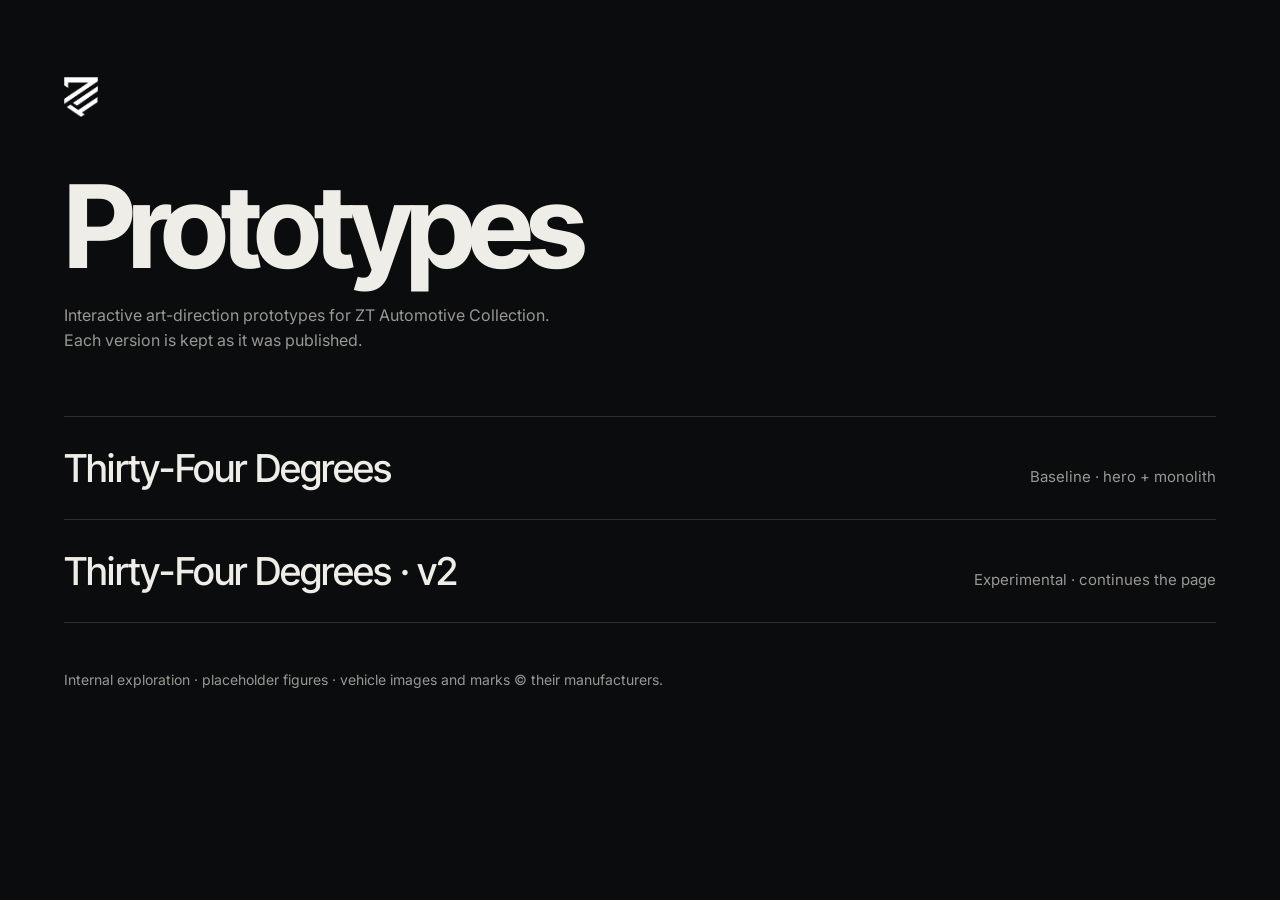
==== index.html @ 08ff0295 "v2: start experimental copy of Thirty-Four Degrees; root index of prototypes Baseline prototype/thir" ====
<!doctype html>
<html lang="en">
<head>
<meta charset="utf-8">
<meta name="viewport" content="width=device-width, initial-scale=1">
<title>ZT Prototypes</title>
<link rel="icon" type="image/png" href="prototype/thirty-four/assets/zt-monogram-white.png">
<link href="https://fonts.googleapis.com/css2?family=Inter+Tight:wght@500;700&family=Inter:wght@400&display=swap" rel="stylesheet">
<style>
  :root { --ink:#0b0c0d; --ivory:#efede8; --dim:rgba(239,237,232,.62); --rule:rgba(239,237,232,.16); }
  * { box-sizing:border-box; margin:0; padding:0; }
  html, body { background:var(--ink); color:var(--ivory); font-family:Inter, "Helvetica Neue", Arial, sans-serif; }
  main { max-width:1200px; margin:0 auto; padding:clamp(32px,6vw,96px) 24px; }
  img { width:34px; height:auto; display:block; margin-bottom:56px; }
  h1 { font-family:"Inter Tight", Arial, sans-serif; font-weight:700; font-size:clamp(48px,9vw,140px); letter-spacing:-.06em; line-height:.92; }
  p.lede { color:var(--dim); margin:24px 0 64px; max-width:52ch; line-height:1.55; }
  ol { list-style:none; border-top:1px solid var(--rule); }
  a { display:grid; grid-template-columns:1fr auto; gap:16px; align-items:baseline; padding:28px 0; border-bottom:1px solid var(--rule); color:inherit; text-decoration:none; }
  a strong { font-family:"Inter Tight", Arial, sans-serif; font-weight:500; font-size:clamp(24px,3vw,40px); letter-spacing:-.02em; transition:transform .5s cubic-bezier(.22,.61,.36,1); display:inline-block; }
  a:hover strong, a:focus-visible strong { transform:translateX(12px); }
  a span { color:var(--dim); font-size:15px; }
  small { display:block; margin-top:48px; color:var(--dim); font-size:14px; }
</style>
</head>
<body>
<main>
  <img src="prototype/thirty-four/assets/zt-monogram-white.png" alt="ZT Automotive">
  <h1>Prototypes</h1>
  <p class="lede">Interactive art-direction prototypes for ZT Automotive Collection. Each version is kept as it was published.</p>
  <ol>
    <li><a href="prototype/thirty-four/"><strong>Thirty-Four Degrees</strong><span>Baseline · hero + monolith</span></a></li>
    <li><a href="prototype/thirty-four-v2/"><strong>Thirty-Four Degrees · v2</strong><span>Experimental · continues the page</span></a></li>
  </ol>
  <small>Internal exploration · placeholder figures · vehicle images and marks © their manufacturers.</small>
</main>
</body>
</html>
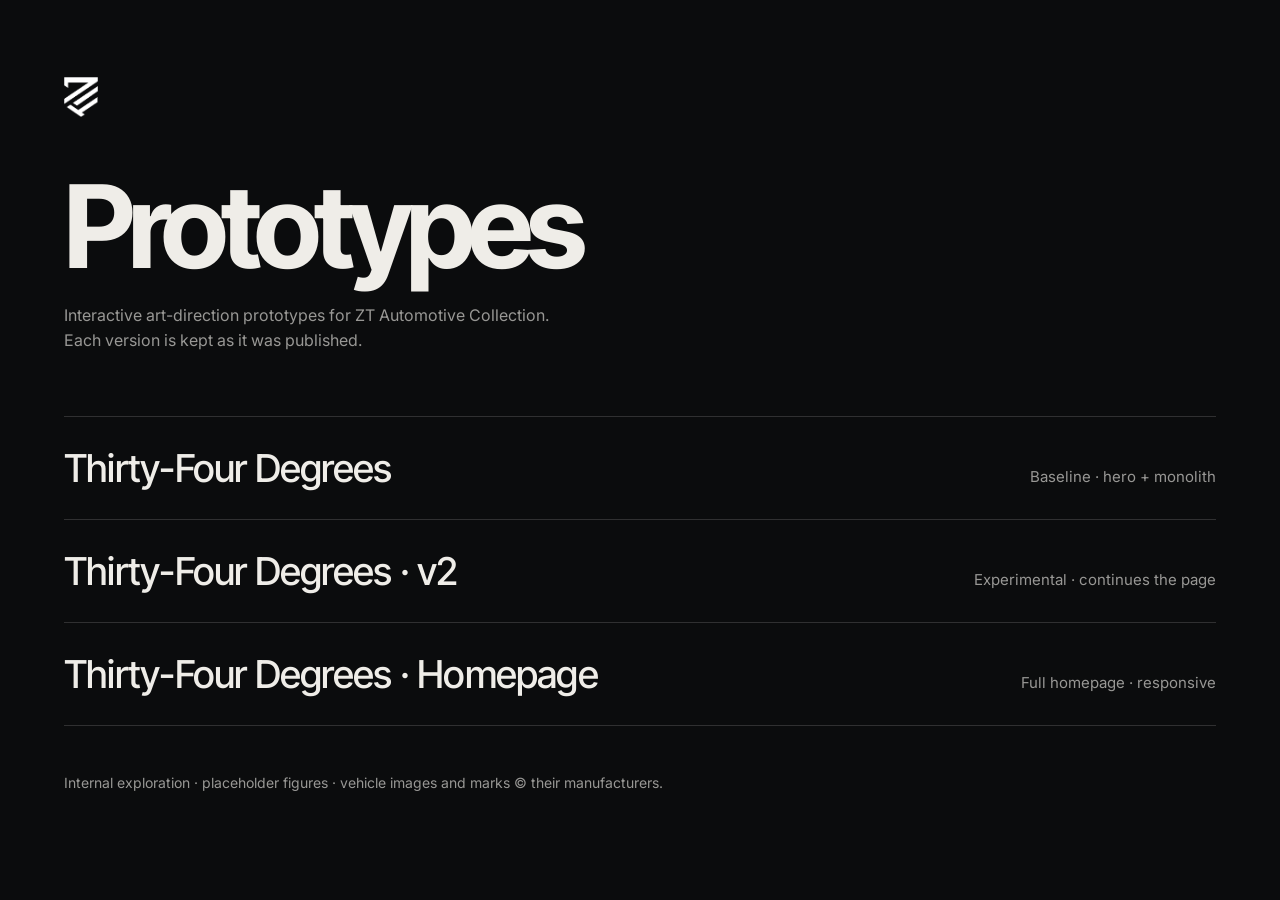
==== commit 86b5a77d: "Homepage: extend Thirty-Four Degrees into a full responsive homepage (separate version) prototype/th" ====
--- a/index.html
+++ b/index.html
@@ -30,6 +30,7 @@
   <ol>
     <li><a href="prototype/thirty-four/"><strong>Thirty-Four Degrees</strong><span>Baseline · hero + monolith</span></a></li>
     <li><a href="prototype/thirty-four-v2/"><strong>Thirty-Four Degrees · v2</strong><span>Experimental · continues the page</span></a></li>
+    <li><a href="prototype/thirty-four-home/"><strong>Thirty-Four Degrees · Homepage</strong><span>Full homepage · responsive</span></a></li>
   </ol>
   <small>Internal exploration · placeholder figures · vehicle images and marks © their manufacturers.</small>
 </main>
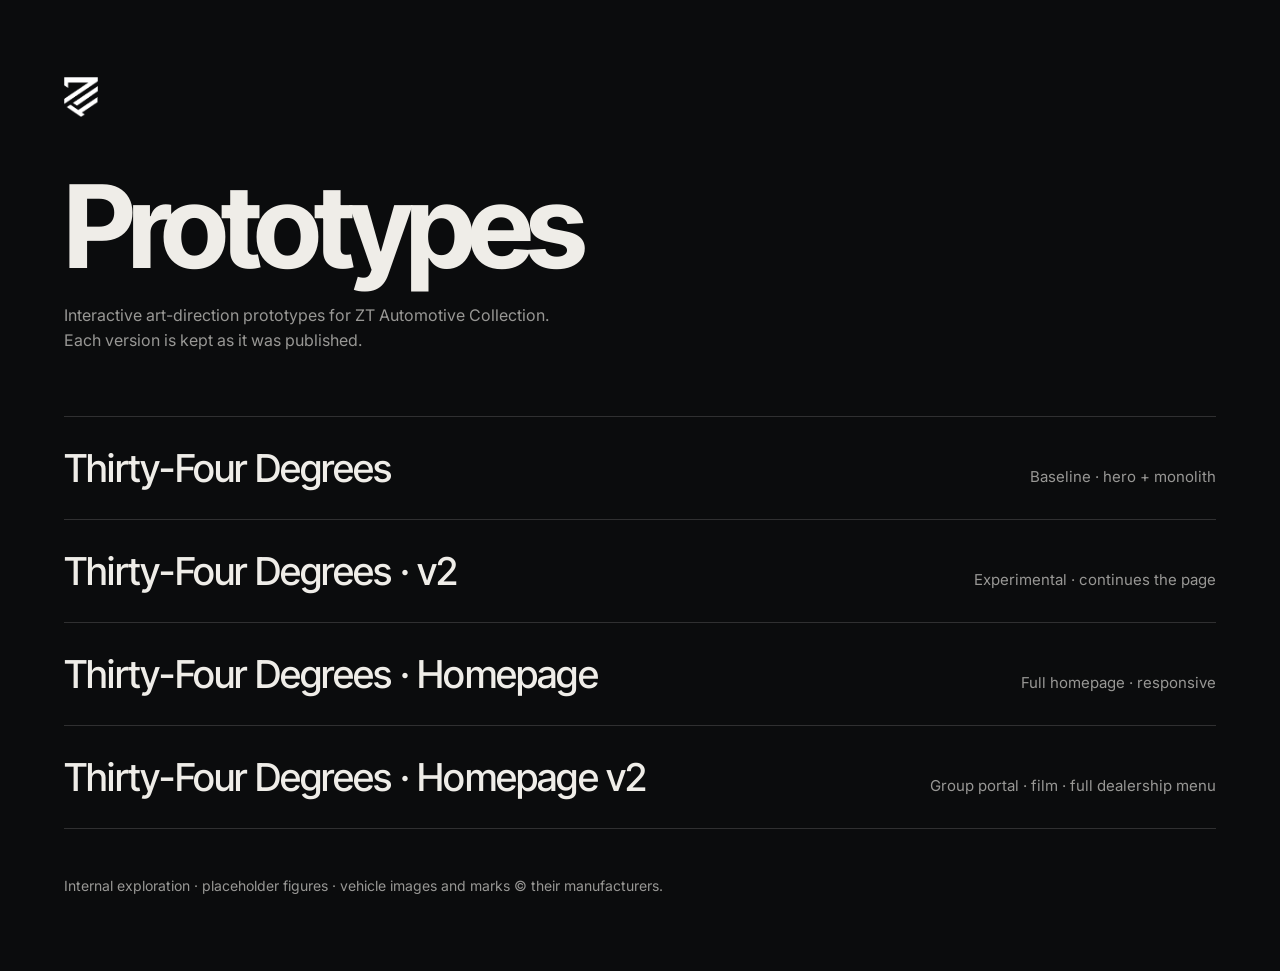
==== commit 7afdf249: "Homepage v2: group portal revision with film, marque rooms and full dealership menu A separate versi" ====
--- a/index.html
+++ b/index.html
@@ -31,6 +31,7 @@
     <li><a href="prototype/thirty-four/"><strong>Thirty-Four Degrees</strong><span>Baseline · hero + monolith</span></a></li>
     <li><a href="prototype/thirty-four-v2/"><strong>Thirty-Four Degrees · v2</strong><span>Experimental · continues the page</span></a></li>
     <li><a href="prototype/thirty-four-home/"><strong>Thirty-Four Degrees · Homepage</strong><span>Full homepage · responsive</span></a></li>
+    <li><a href="prototype/thirty-four-home-v2/"><strong>Thirty-Four Degrees · Homepage v2</strong><span>Group portal · film · full dealership menu</span></a></li>
   </ol>
   <small>Internal exploration · placeholder figures · vehicle images and marks © their manufacturers.</small>
 </main>
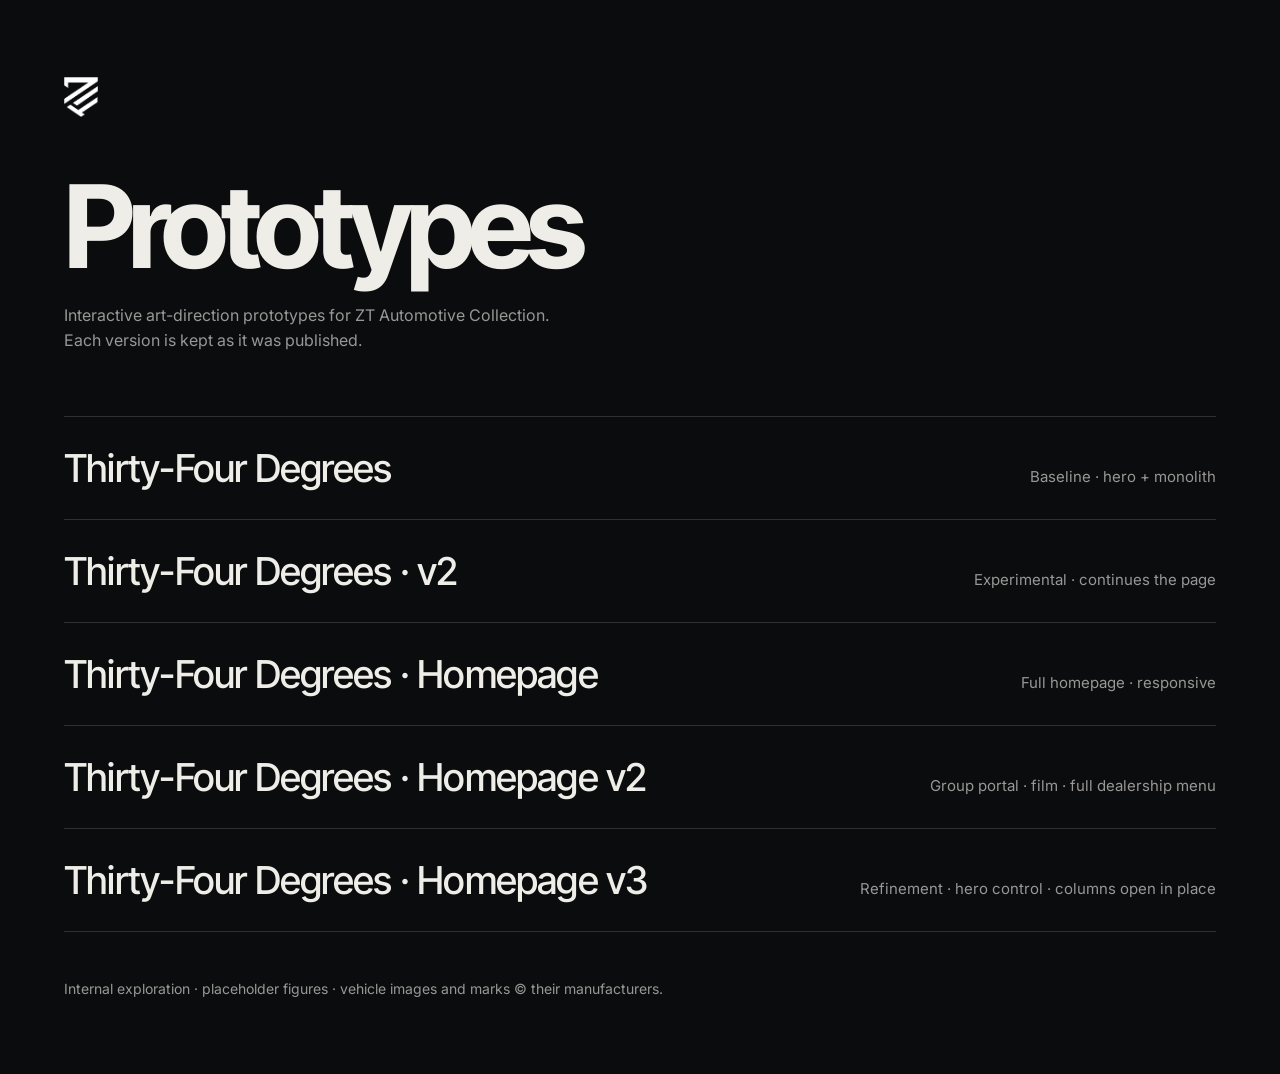
==== commit a345b3b2: "Homepage v3: refinements to the hero control, marque columns, The House, plus two new sections A sep" ====
--- a/index.html
+++ b/index.html
@@ -32,6 +32,7 @@
     <li><a href="prototype/thirty-four-v2/"><strong>Thirty-Four Degrees · v2</strong><span>Experimental · continues the page</span></a></li>
     <li><a href="prototype/thirty-four-home/"><strong>Thirty-Four Degrees · Homepage</strong><span>Full homepage · responsive</span></a></li>
     <li><a href="prototype/thirty-four-home-v2/"><strong>Thirty-Four Degrees · Homepage v2</strong><span>Group portal · film · full dealership menu</span></a></li>
+    <li><a href="prototype/thirty-four-home-v3/"><strong>Thirty-Four Degrees · Homepage v3</strong><span>Refinement · hero control · columns open in place</span></a></li>
   </ol>
   <small>Internal exploration · placeholder figures · vehicle images and marks © their manufacturers.</small>
 </main>
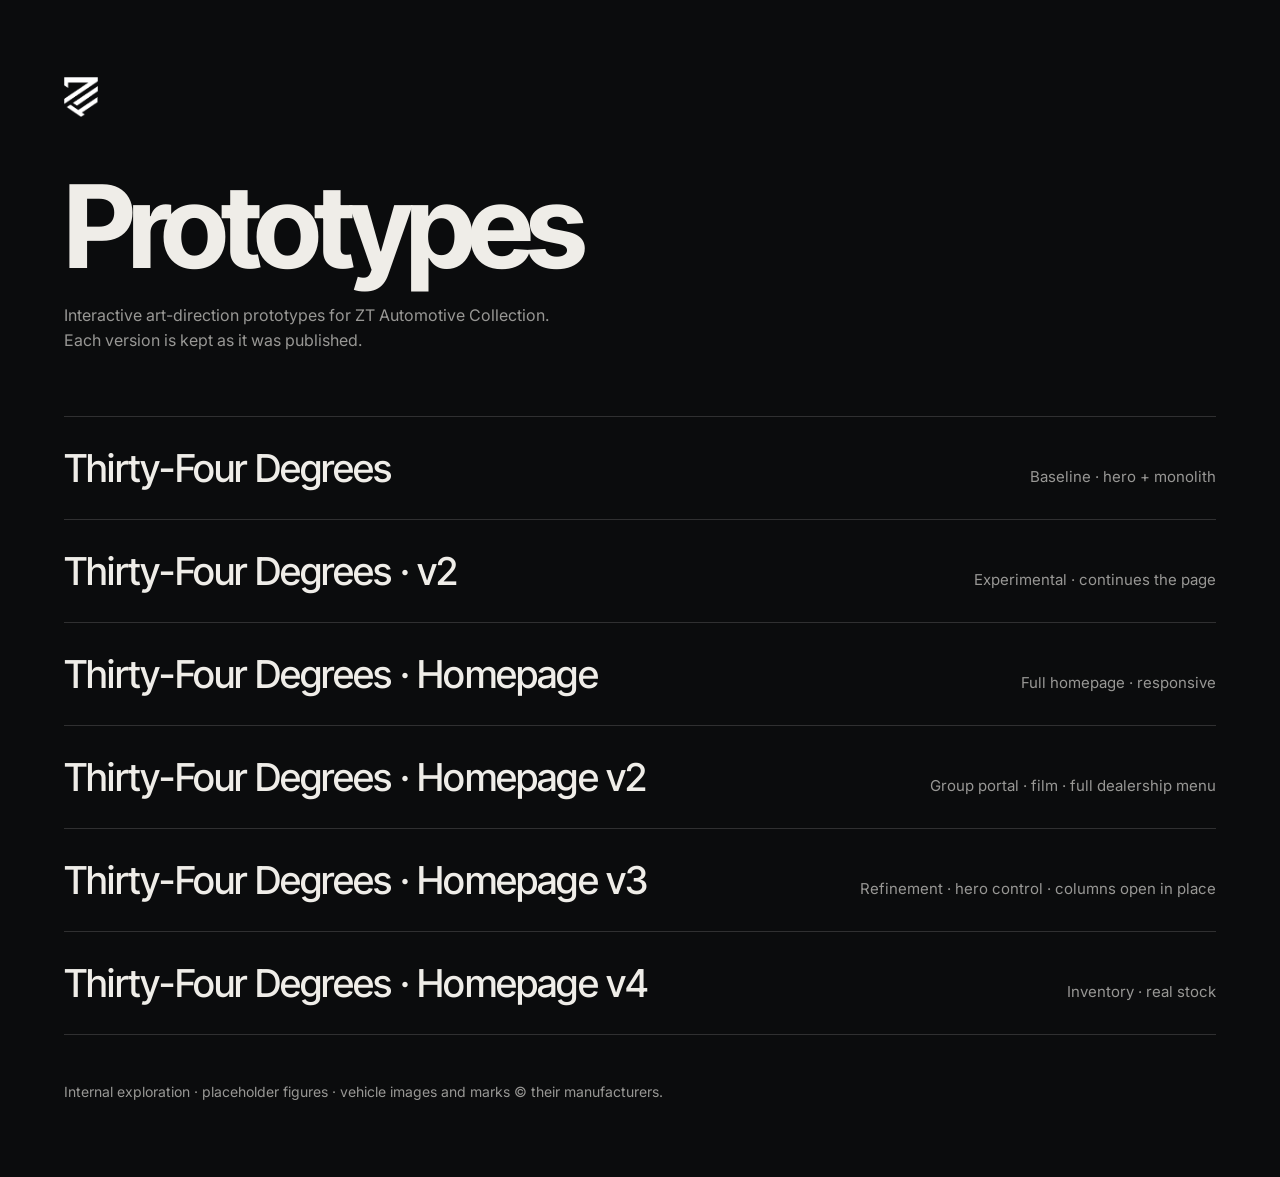
==== commit d8a6d48d: "Homepage v4: inventory section with the Charlotte showrooms' real stock in place of section 4 Co-Aut" ====
--- a/index.html
+++ b/index.html
@@ -33,6 +33,7 @@
     <li><a href="prototype/thirty-four-home/"><strong>Thirty-Four Degrees · Homepage</strong><span>Full homepage · responsive</span></a></li>
     <li><a href="prototype/thirty-four-home-v2/"><strong>Thirty-Four Degrees · Homepage v2</strong><span>Group portal · film · full dealership menu</span></a></li>
     <li><a href="prototype/thirty-four-home-v3/"><strong>Thirty-Four Degrees · Homepage v3</strong><span>Refinement · hero control · columns open in place</span></a></li>
+    <li><a href="prototype/thirty-four-home-v4/"><strong>Thirty-Four Degrees · Homepage v4</strong><span>Inventory · real stock</span></a></li>
   </ol>
   <small>Internal exploration · placeholder figures · vehicle images and marks © their manufacturers.</small>
 </main>
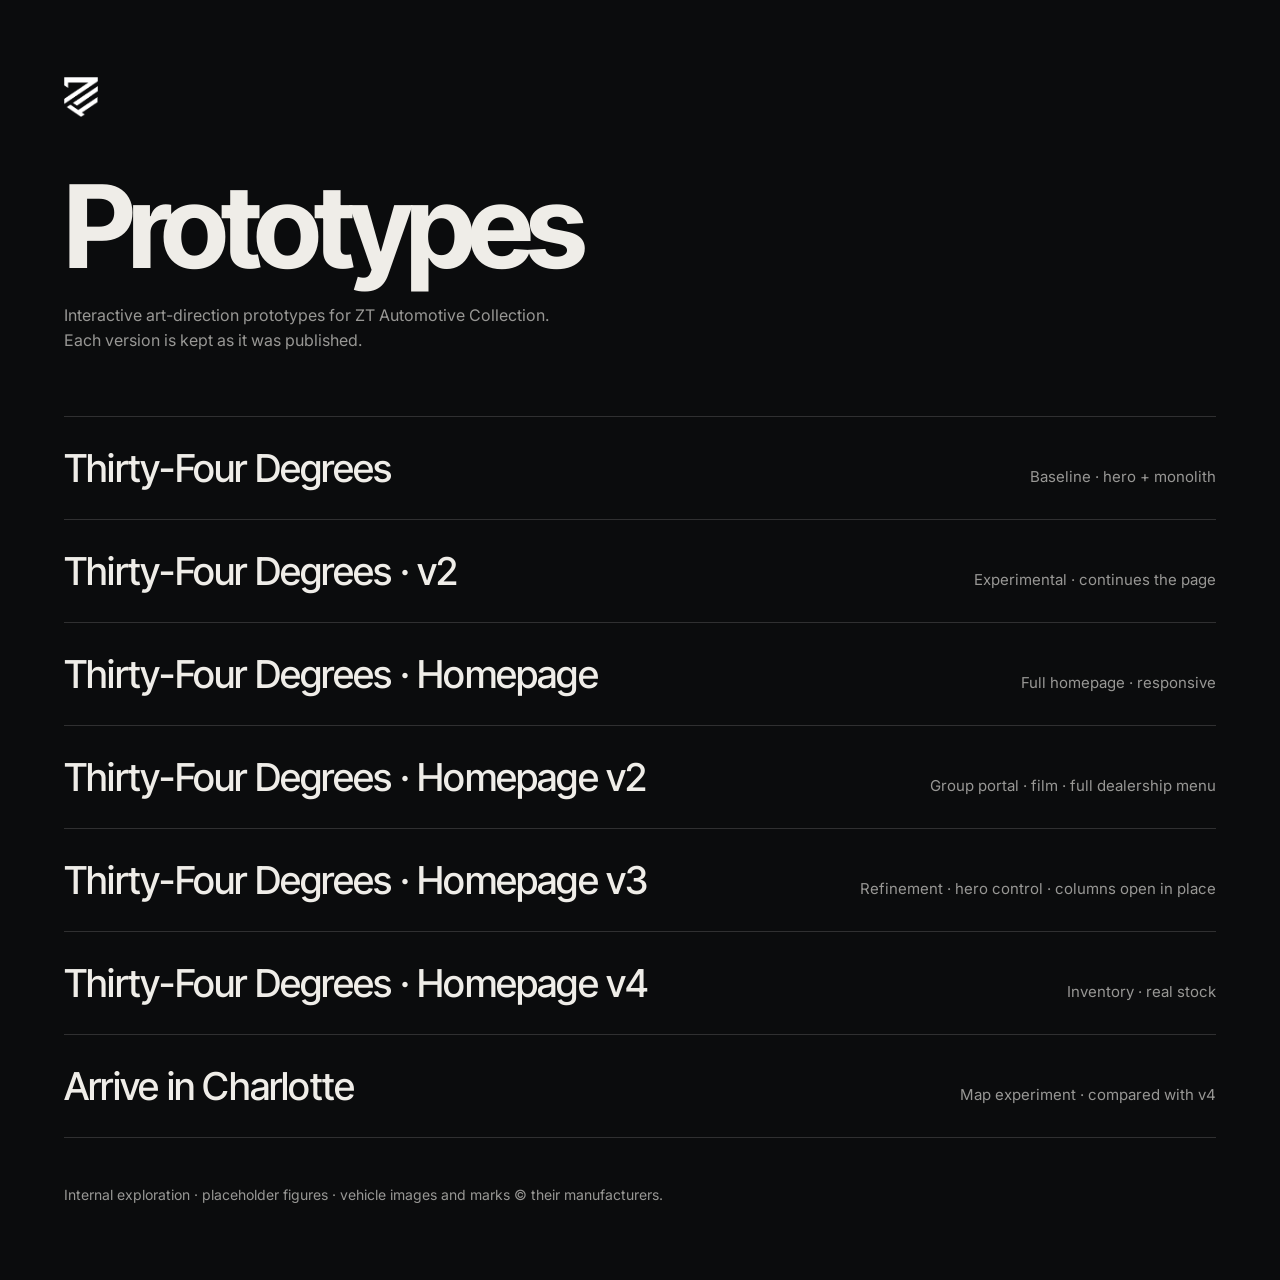
==== commit cff48684: "Map experiment: Arrive in Charlotte (separate copy of v4, not approved) Co-Authored-By: Claude Opus " ====
--- a/index.html
+++ b/index.html
@@ -34,6 +34,7 @@
     <li><a href="prototype/thirty-four-home-v2/"><strong>Thirty-Four Degrees · Homepage v2</strong><span>Group portal · film · full dealership menu</span></a></li>
     <li><a href="prototype/thirty-four-home-v3/"><strong>Thirty-Four Degrees · Homepage v3</strong><span>Refinement · hero control · columns open in place</span></a></li>
     <li><a href="prototype/thirty-four-home-v4/"><strong>Thirty-Four Degrees · Homepage v4</strong><span>Inventory · real stock</span></a></li>
+    <li><a href="prototype/thirty-four-home-v4-charlotte/compare.html"><strong>Arrive in Charlotte</strong><span>Map experiment · compared with v4</span></a></li>
   </ol>
   <small>Internal exploration · placeholder figures · vehicle images and marks © their manufacturers.</small>
 </main>
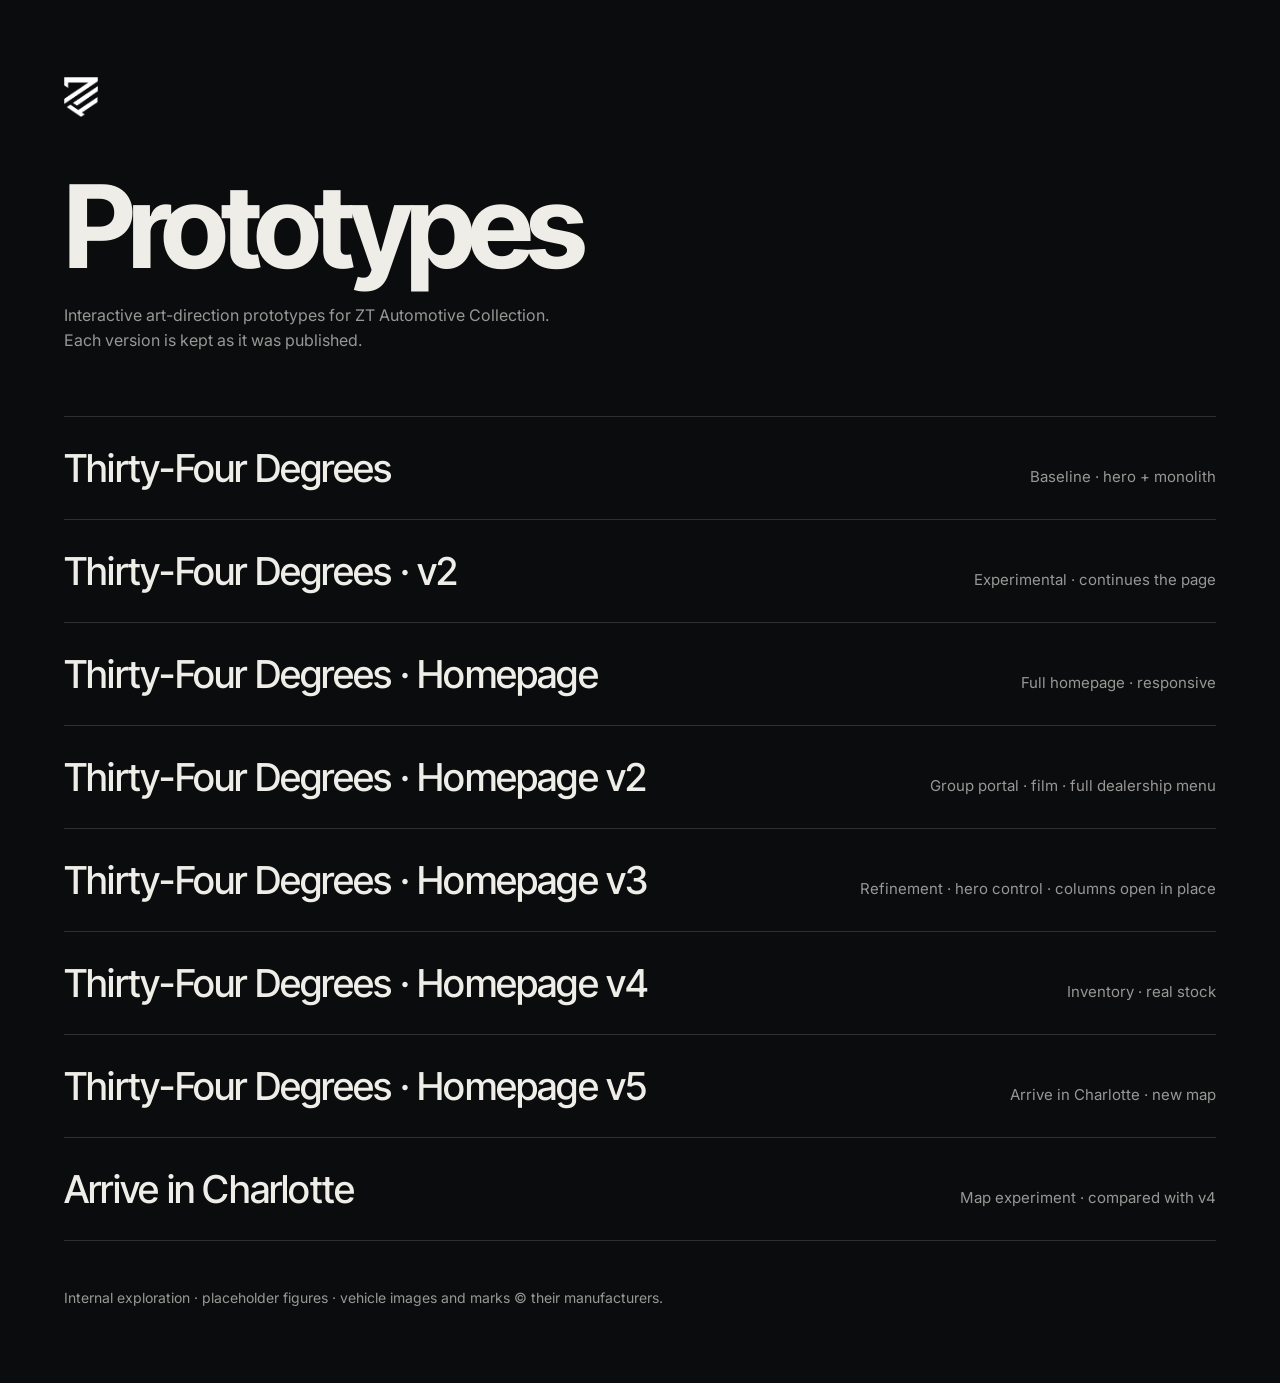
==== commit 33c25255: "Homepage v5: v4 with the Arrive in Charlotte map Co-Authored-By: Claude Opus 5.5 <noreply@anthropic." ====
--- a/index.html
+++ b/index.html
@@ -34,6 +34,7 @@
     <li><a href="prototype/thirty-four-home-v2/"><strong>Thirty-Four Degrees · Homepage v2</strong><span>Group portal · film · full dealership menu</span></a></li>
     <li><a href="prototype/thirty-four-home-v3/"><strong>Thirty-Four Degrees · Homepage v3</strong><span>Refinement · hero control · columns open in place</span></a></li>
     <li><a href="prototype/thirty-four-home-v4/"><strong>Thirty-Four Degrees · Homepage v4</strong><span>Inventory · real stock</span></a></li>
+    <li><a href="prototype/thirty-four-home-v5/"><strong>Thirty-Four Degrees · Homepage v5</strong><span>Arrive in Charlotte · new map</span></a></li>
     <li><a href="prototype/thirty-four-home-v4-charlotte/compare.html"><strong>Arrive in Charlotte</strong><span>Map experiment · compared with v4</span></a></li>
   </ol>
   <small>Internal exploration · placeholder figures · vehicle images and marks © their manufacturers.</small>
